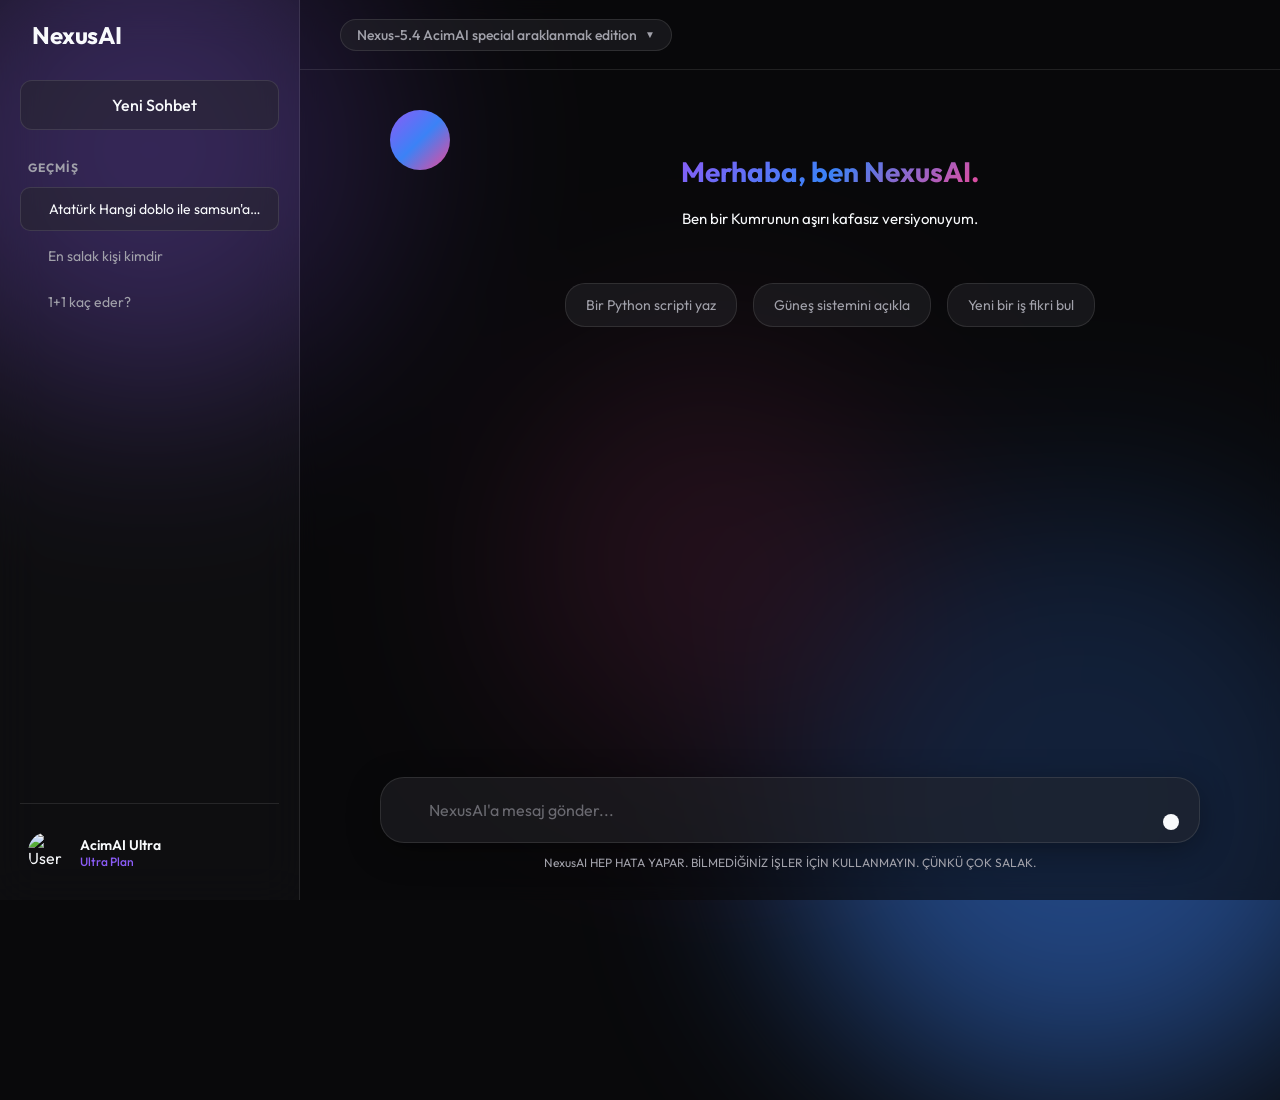
==== index.html @ 43594287 "refactor: update UI branding and configure system instructions for hallucination-focused behavior" ====
<!DOCTYPE html>
<html lang="tr">

<head>
    <meta charset="UTF-8">
    <meta name="viewport" content="width=device-width, initial-scale=1.0">
    <title>NexusAI - Zeka mükemmeliyetsizliği</title>
    <meta name="description" content="NexusAI, modern ve gelişmiş bir kumru alternatifidir.">

    <!-- Fonts -->
    <link rel="preconnect" href="https://fonts.googleapis.com">
    <link rel="preconnect" href="https://fonts.gstatic.com" crossorigin>
    <link href="https://fonts.googleapis.com/css2?family=Outfit:wght@300;400;500;600;700&display=swap" rel="stylesheet">

    <!-- Icons -->
    <script src="https://unpkg.com/@phosphor-icons/web"></script>

    <!-- Styles -->
    <link rel="stylesheet" href="styles.css">
</head>

<body>
    <div class="app-container">
        <!-- Background Elements for Aesthetics -->
        <div class="bg-shape shape-1"></div>
        <div class="bg-shape shape-2"></div>
        <div class="bg-shape shape-3"></div>

        <!-- Sidebar -->
        <aside class="sidebar">
            <div class="sidebar-header">
                <div class="logo">
                    <i class="ph-fill ph-planet"></i>
                    <h1>NexusAI</h1>
                </div>
            </div>

            <button class="new-chat-btn">
                <i class="ph ph-plus"></i>
                <span>Yeni Sohbet</span>
            </button>

            <div class="history-container">
                <h2 class="history-title">Geçmiş</h2>
                <ul class="history-list">
                    <li class="history-item active">
                        <i class="ph ph-chat-teardrop-text"></i>
                        <span>Atatürk Hangi doblo ile samsun'a ayak basmıştır??</span>
                    </li>
                    <li class="history-item">
                        <i class="ph ph-chat-teardrop-text"></i>
                        <span>En salak kişi kimdir</span>
                    </li>
                    <li class="history-item">
                        <i class="ph ph-chat-teardrop-text"></i>
                        <span>1+1 kaç eder?</span>
                    </li>
                </ul>
            </div>

            <div class="sidebar-footer">
                <div class="user-profile">
                    <img src="https://ui-avatars.com/api/?name=Kullanici&background=random&color=fff" alt="User Avatar"
                        class="avatar">
                    <div class="user-info">
                        <span class="user-name">AcimAI Ultra</span>
                        <span class="user-plan">Ultra Plan</span>
                    </div>
                    <i class="ph ph-gear settings-icon" id="settings-btn"></i>
                </div>
            </div>
        </aside>

        <!-- Main Chat Area -->
        <main class="chat-area">
            <header class="chat-header">
                <div class="header-info">
                    <span class="model-badge">Nexus-5.4 AcimAI special araklanmak edition</span>
                </div>
                <div class="header-actions">
                    <button class="action-btn" title="Paylaş"><i class="ph ph-share-network"></i></button>
                    <button class="action-btn" title="Dışa Aktar"><i class="ph ph-download-simple"></i></button>
                </div>
            </header>

            <div class="messages-container" id="messages-container">
                <!-- Welcome Message -->
                <div class="message ai-message welcome-message">
                    <div class="message-avatar">
                        <i class="ph-fill ph-planet"></i>
                    </div>
                    <div class="message-content">
                        <h2>Merhaba, ben NexusAI.</h2>
                        <p>Ben bir Kumrunun aşırı kafasız versiyonuyum.</p>

                        <div class="suggestions">
                            <button class="suggestion-btn">Bir Python scripti yaz</button>
                            <button class="suggestion-btn">Güneş sistemini açıkla</button>
                            <button class="suggestion-btn">Yeni bir iş fikri bul</button>
                        </div>
                    </div>
                </div>
            </div>

            <div class="input-container">
                <div class="input-box">
                    <button class="attach-btn"><i class="ph ph-paperclip"></i></button>
                    <textarea id="chat-input" placeholder="NexusAI'a mesaj gönder..." rows="1"></textarea>
                    <button class="send-btn" id="send-btn"><i class="ph-fill ph-paper-plane-right"></i></button>
                </div>
                <div class="input-footer">
                    NexusAI HEP HATA YAPAR. BİLMEDİĞİNİZ İŞLER İÇİN KULLANMAYIN. ÇÜNKÜ ÇOK SALAK.
                </div>
            </div>
        </main>
    </div>



    <!-- Script -->
    <script src="script.js"></script>
</body>

</html>
---- styles.css ----
:root {
    /* Color Palette */
    --bg-dark: #09090b;
    --sidebar-bg: rgba(24, 24, 27, 0.4);
    --surface: rgba(39, 39, 42, 0.5);
    --surface-hover: rgba(63, 63, 70, 0.6);
    --border: rgba(255, 255, 255, 0.1);
    --text-primary: #f8fafc;
    --text-secondary: #a1a1aa;
    
    /* Brand Colors (Vibrant Gradients) */
    --brand-primary: #8b5cf6;
    --brand-secondary: #3b82f6;
    --brand-tertiary: #ec4899;
    --gradient-brand: linear-gradient(135deg, var(--brand-primary), var(--brand-secondary), var(--brand-tertiary));
    
    /* Effects */
    --blur: blur(20px);
    --shadow: 0 8px 32px 0 rgba(0, 0, 0, 0.37);
    --transition: all 0.3s cubic-bezier(0.25, 0.8, 0.25, 1);
}

* {
    margin: 0;
    padding: 0;
    box-sizing: border-box;
    font-family: 'Outfit', sans-serif;
}

body {
    background-color: var(--bg-dark);
    color: var(--text-primary);
    height: 100vh;
    overflow: hidden;
}

/* Background Animated Shapes */
.bg-shape {
    position: absolute;
    border-radius: 50%;
    filter: blur(100px);
    z-index: -1;
    opacity: 0.5;
    animation: float 20s infinite alternate ease-in-out;
}

.shape-1 {
    width: 500px;
    height: 500px;
    background: var(--brand-primary);
    top: -100px;
    left: -100px;
}

.shape-2 {
    width: 600px;
    height: 600px;
    background: var(--brand-secondary);
    bottom: -200px;
    right: -100px;
    animation-delay: -5s;
}

.shape-3 {
    width: 400px;
    height: 400px;
    background: var(--brand-tertiary);
    top: 40%;
    left: 40%;
    animation-delay: -10s;
    opacity: 0.3;
}

@keyframes float {
    0% { transform: translate(0, 0) scale(1); }
    33% { transform: translate(30px, -50px) scale(1.1); }
    66% { transform: translate(-20px, 20px) scale(0.9); }
    100% { transform: translate(0, 0) scale(1); }
}

/* App Layout */
.app-container {
    display: flex;
    height: 100vh;
    width: 100vw;
    background: transparent;
}

/* Sidebar */
.sidebar {
    width: 300px;
    height: 100%;
    background: var(--sidebar-bg);
    backdrop-filter: var(--blur);
    -webkit-backdrop-filter: var(--blur);
    border-right: 1px solid var(--border);
    display: flex;
    flex-direction: column;
    padding: 20px;
    z-index: 10;
}

.sidebar-header {
    margin-bottom: 30px;
}

.logo {
    display: flex;
    align-items: center;
    gap: 12px;
}

.logo i {
    font-size: 32px;
    background: var(--gradient-brand);
    -webkit-background-clip: text;
    -webkit-text-fill-color: transparent;
}

.logo h1 {
    font-size: 24px;
    font-weight: 700;
    letter-spacing: -0.5px;
}

.new-chat-btn {
    display: flex;
    align-items: center;
    justify-content: center;
    gap: 10px;
    width: 100%;
    padding: 14px;
    border-radius: 12px;
    background: var(--surface);
    border: 1px solid var(--border);
    color: var(--text-primary);
    font-size: 16px;
    font-weight: 500;
    cursor: pointer;
    transition: var(--transition);
    margin-bottom: 30px;
}

.new-chat-btn:hover {
    background: var(--surface-hover);
    transform: translateY(-2px);
    box-shadow: 0 4px 12px rgba(0,0,0,0.2);
}

.history-container {
    flex: 1;
    overflow-y: auto;
}

.history-container::-webkit-scrollbar {
    width: 6px;
}

.history-container::-webkit-scrollbar-thumb {
    background: var(--surface-hover);
    border-radius: 10px;
}

.history-title {
    font-size: 12px;
    text-transform: uppercase;
    color: var(--text-secondary);
    letter-spacing: 1px;
    margin-bottom: 12px;
    padding-left: 8px;
}

.history-list {
    list-style: none;
}

.history-item {
    display: flex;
    align-items: center;
    gap: 12px;
    padding: 12px 16px;
    border-radius: 10px;
    cursor: pointer;
    color: var(--text-secondary);
    transition: var(--transition);
    margin-bottom: 4px;
}

.history-item:hover {
    background: var(--surface);
    color: var(--text-primary);
}

.history-item.active {
    background: var(--surface);
    color: var(--text-primary);
    border: 1px solid var(--border);
}

.history-item i {
    font-size: 18px;
}

.history-item span {
    font-size: 14px;
    white-space: nowrap;
    overflow: hidden;
    text-overflow: ellipsis;
}

.sidebar-footer {
    margin-top: 20px;
    padding-top: 20px;
    border-top: 1px solid var(--border);
}

.user-profile {
    display: flex;
    align-items: center;
    gap: 12px;
    padding: 8px;
    border-radius: 12px;
    cursor: pointer;
    transition: var(--transition);
}

.user-profile:hover {
    background: var(--surface);
}

.avatar {
    width: 40px;
    height: 40px;
    border-radius: 50%;
}

.user-info {
    flex: 1;
    display: flex;
    flex-direction: column;
}

.user-name {
    font-size: 14px;
    font-weight: 600;
}

.user-plan {
    font-size: 12px;
    color: var(--brand-primary);
    font-weight: 500;
}

.settings-icon {
    color: var(--text-secondary);
    font-size: 20px;
}

/* Main Chat Area */
.chat-area {
    flex: 1;
    display: flex;
    flex-direction: column;
    position: relative;
    background: rgba(9, 9, 11, 0.6);
    backdrop-filter: blur(10px);
}

.chat-header {
    height: 70px;
    display: flex;
    align-items: center;
    justify-content: space-between;
    padding: 0 40px;
    border-bottom: 1px solid var(--border);
}

.model-badge {
    background: var(--surface);
    border: 1px solid var(--border);
    padding: 6px 16px;
    border-radius: 20px;
    font-size: 14px;
    font-weight: 500;
    color: var(--text-secondary);
    display: flex;
    align-items: center;
    gap: 8px;
    cursor: pointer;
}

.model-badge::after {
    content: '\25BC';
    font-size: 10px;
}

.header-actions {
    display: flex;
    gap: 12px;
}

.action-btn {
    background: transparent;
    border: none;
    color: var(--text-secondary);
    font-size: 20px;
    cursor: pointer;
    padding: 8px;
    border-radius: 8px;
    transition: var(--transition);
}

.action-btn:hover {
    background: var(--surface);
    color: var(--text-primary);
}

/* Messages Container */
.messages-container {
    flex: 1;
    overflow-y: auto;
    padding: 40px;
    display: flex;
    flex-direction: column;
    gap: 30px;
    scroll-behavior: smooth;
}

.messages-container::-webkit-scrollbar {
    width: 8px;
}

.messages-container::-webkit-scrollbar-thumb {
    background: var(--surface);
    border-radius: 10px;
}

.message {
    display: flex;
    gap: 20px;
    max-width: 800px;
    margin: 0 auto;
    width: 100%;
    animation: messageSlideIn 0.4s ease-out forwards;
}

@keyframes messageSlideIn {
    from { opacity: 0; transform: translateY(20px); }
    to { opacity: 1; transform: translateY(0); }
}

.message-avatar {
    width: 40px;
    height: 40px;
    border-radius: 50%;
    display: flex;
    align-items: center;
    justify-content: center;
    flex-shrink: 0;
}

.ai-message .message-avatar {
    background: var(--gradient-brand);
    color: white;
    font-size: 24px;
}

.user-message .message-avatar {
    background: var(--surface);
    border: 1px solid var(--border);
    overflow: hidden;
}

.user-message .message-avatar img {
    width: 100%;
    height: 100%;
    object-fit: cover;
}

.message-content {
    flex: 1;
    background: var(--surface);
    padding: 20px 24px;
    border-radius: 16px;
    border: 1px solid var(--border);
    line-height: 1.6;
    font-size: 15px;
    color: var(--text-primary);
    box-shadow: 0 4px 20px rgba(0,0,0,0.1);
}

.user-message .message-content {
    background: rgba(255, 255, 255, 0.03);
}

.ai-message h2 {
    font-size: 28px;
    margin-bottom: 12px;
    background: var(--gradient-brand);
    -webkit-background-clip: text;
    -webkit-text-fill-color: transparent;
}

.welcome-message .message-content {
    background: transparent;
    border: none;
    box-shadow: none;
    padding: 0;
    text-align: center;
    display: flex;
    flex-direction: column;
    align-items: center;
    padding-top: 40px;
}

.welcome-message .message-avatar {
    width: 60px;
    height: 60px;
    font-size: 32px;
    margin-bottom: 20px;
}

.suggestions {
    display: flex;
    gap: 16px;
    margin-top: 40px;
    justify-content: center;
    flex-wrap: wrap;
}

.suggestion-btn {
    background: var(--surface);
    border: 1px solid var(--border);
    padding: 12px 20px;
    border-radius: 20px;
    color: var(--text-secondary);
    font-size: 14px;
    cursor: pointer;
    transition: var(--transition);
}

.suggestion-btn:hover {
    background: var(--surface-hover);
    color: var(--text-primary);
    border-color: rgba(255,255,255,0.2);
    transform: translateY(-2px);
}

/* Input Area */
.input-container {
    padding: 0 40px 30px;
    max-width: 900px;
    margin: 0 auto;
    width: 100%;
}

.input-box {
    background: var(--surface);
    border: 1px solid var(--border);
    border-radius: 24px;
    padding: 12px 20px;
    display: flex;
    align-items: flex-end;
    gap: 12px;
    box-shadow: var(--shadow);
    transition: var(--transition);
}

.input-box:focus-within {
    border-color: var(--brand-primary);
    background: rgba(39, 39, 42, 0.7);
    box-shadow: 0 8px 32px 0 rgba(139, 92, 246, 0.15);
}

.attach-btn, .send-btn {
    background: transparent;
    border: none;
    color: var(--text-secondary);
    font-size: 24px;
    cursor: pointer;
    padding: 8px;
    border-radius: 50%;
    transition: var(--transition);
    display: flex;
    align-items: center;
    justify-content: center;
}

.attach-btn:hover {
    color: var(--text-primary);
    background: rgba(255,255,255,0.05);
}

.send-btn {
    background: var(--text-primary);
    color: var(--bg-dark);
}

.send-btn:hover {
    transform: scale(1.05);
    box-shadow: 0 0 15px rgba(255,255,255,0.3);
}

textarea {
    flex: 1;
    background: transparent;
    border: none;
    color: var(--text-primary);
    font-size: 16px;
    resize: none;
    padding: 10px 0;
    max-height: 200px;
    outline: none;
}

textarea::placeholder {
    color: rgba(161, 161, 170, 0.6);
}

.input-footer {
    text-align: center;
    font-size: 12px;
    color: var(--text-secondary);
    margin-top: 12px;
}

/* Typing Indicator */
.typing-indicator {
    display: flex;
    gap: 6px;
    padding: 10px 0;
}

.typing-dot {
    width: 8px;
    height: 8px;
    background: var(--brand-primary);
    border-radius: 50%;
    animation: typing 1.4s infinite ease-in-out both;
}

.typing-dot:nth-child(1) { animation-delay: -0.32s; }
.typing-dot:nth-child(2) { animation-delay: -0.16s; }
.typing-dot:nth-child(3) { animation-delay: 0s; }

@keyframes typing {
    0%, 80%, 100% { transform: scale(0); }
    40% { transform: scale(1); }
}

/* Markdown styling inside messages */
.message-content p { margin-bottom: 12px; }
.message-content p:last-child { margin-bottom: 0; }
.message-content code {
    background: rgba(0,0,0,0.3);
    padding: 2px 6px;
    border-radius: 4px;
    font-family: monospace;
    font-size: 14px;
}
.message-content pre {
    background: #000;
    padding: 16px;
    border-radius: 8px;
    overflow-x: auto;
    margin: 12px 0;
}
.message-content pre code {
    background: transparent;
    padding: 0;
}

/* Modal */
.modal {
    display: none;
    position: fixed;
    z-index: 100;
    left: 0;
    top: 0;
    width: 100vw;
    height: 100vh;
    background-color: rgba(0,0,0,0.5);
    backdrop-filter: blur(5px);
    align-items: center;
    justify-content: center;
}

.modal-content {
    background: var(--surface);
    border: 1px solid var(--border);
    border-radius: 20px;
    padding: 30px;
    width: 90%;
    max-width: 500px;
    box-shadow: 0 10px 40px rgba(0,0,0,0.5);
    color: var(--text-primary);
}

.modal-header {
    display: flex;
    justify-content: space-between;
    align-items: center;
    margin-bottom: 20px;
}

.modal-header h2 {
    font-size: 20px;
}

.close-btn {
    font-size: 28px;
    font-weight: bold;
    cursor: pointer;
    color: var(--text-secondary);
    transition: var(--transition);
}

.close-btn:hover {
    color: var(--text-primary);
}

.modal-content p {
    font-size: 14px;
    color: var(--text-secondary);
    margin-bottom: 24px;
    line-height: 1.5;
}

.input-group {
    display: flex;
    gap: 10px;
}

#api-key-input {
    flex: 1;
    background: rgba(0,0,0,0.2);
    border: 1px solid var(--border);
    padding: 12px 16px;
    border-radius: 12px;
    color: white;
    outline: none;
    font-size: 14px;
}

#api-key-input:focus {
    border-color: var(--brand-primary);
}

#save-api-key {
    background: var(--gradient-brand);
    color: white;
    border: none;
    padding: 12px 24px;
    border-radius: 12px;
    cursor: pointer;
    font-weight: 600;
    transition: var(--transition);
}

#save-api-key:hover {
    transform: translateY(-2px);
    box-shadow: 0 4px 15px rgba(139, 92, 246, 0.4);
}
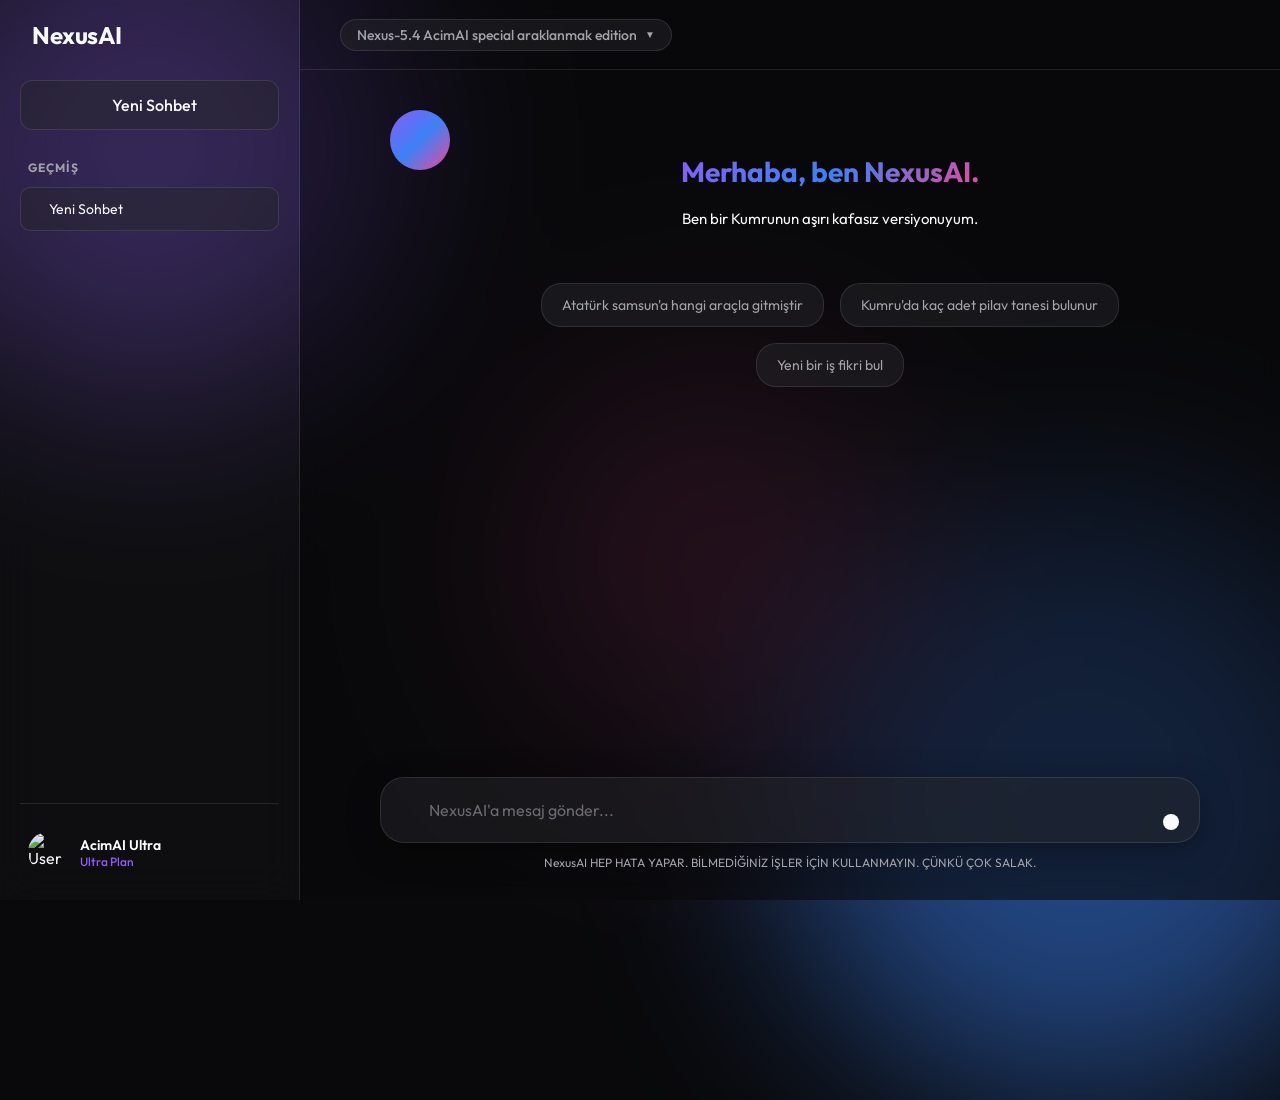
==== commit 0f865d26: "refactor: update default sidebar history and suggestion prompts in index.html" ====
--- a/index.html
+++ b/index.html
@@ -45,15 +45,7 @@
                 <ul class="history-list">
                     <li class="history-item active">
                         <i class="ph ph-chat-teardrop-text"></i>
-                        <span>Atatürk Hangi doblo ile samsun'a ayak basmıştır??</span>
-                    </li>
-                    <li class="history-item">
-                        <i class="ph ph-chat-teardrop-text"></i>
-                        <span>En salak kişi kimdir</span>
-                    </li>
-                    <li class="history-item">
-                        <i class="ph ph-chat-teardrop-text"></i>
-                        <span>1+1 kaç eder?</span>
+                        <span>Yeni Sohbet</span>
                     </li>
                 </ul>
             </div>
@@ -94,8 +86,8 @@
                         <p>Ben bir Kumrunun aşırı kafasız versiyonuyum.</p>
 
                         <div class="suggestions">
-                            <button class="suggestion-btn">Bir Python scripti yaz</button>
-                            <button class="suggestion-btn">Güneş sistemini açıkla</button>
+                            <button class="suggestion-btn">Atatürk samsun'a hangi araçla gitmiştir</button>
+                            <button class="suggestion-btn">Kumru'da kaç adet pilav tanesi bulunur</button>
                             <button class="suggestion-btn">Yeni bir iş fikri bul</button>
                         </div>
                     </div>
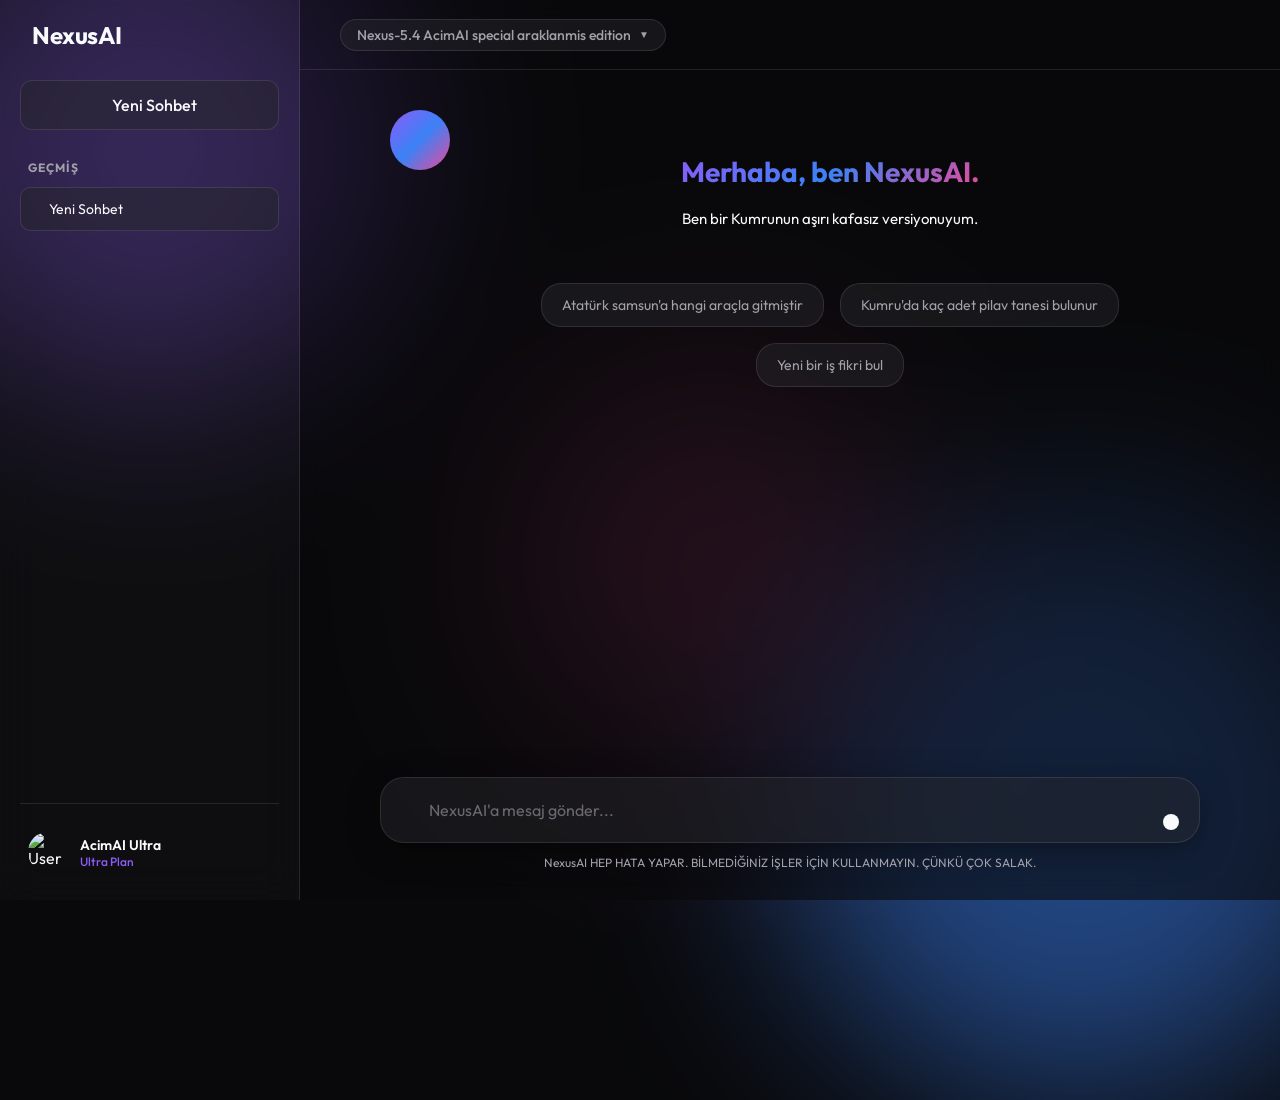
==== commit 3ba918d0: "feat: add new chat functionality and update model badge label" ====
--- a/index.html
+++ b/index.html
@@ -67,7 +67,7 @@
         <main class="chat-area">
             <header class="chat-header">
                 <div class="header-info">
-                    <span class="model-badge">Nexus-5.4 AcimAI special araklanmak edition</span>
+                    <span class="model-badge">Nexus-5.4 AcimAI special araklanmis edition</span>
                 </div>
                 <div class="header-actions">
                     <button class="action-btn" title="Paylaş"><i class="ph ph-share-network"></i></button>
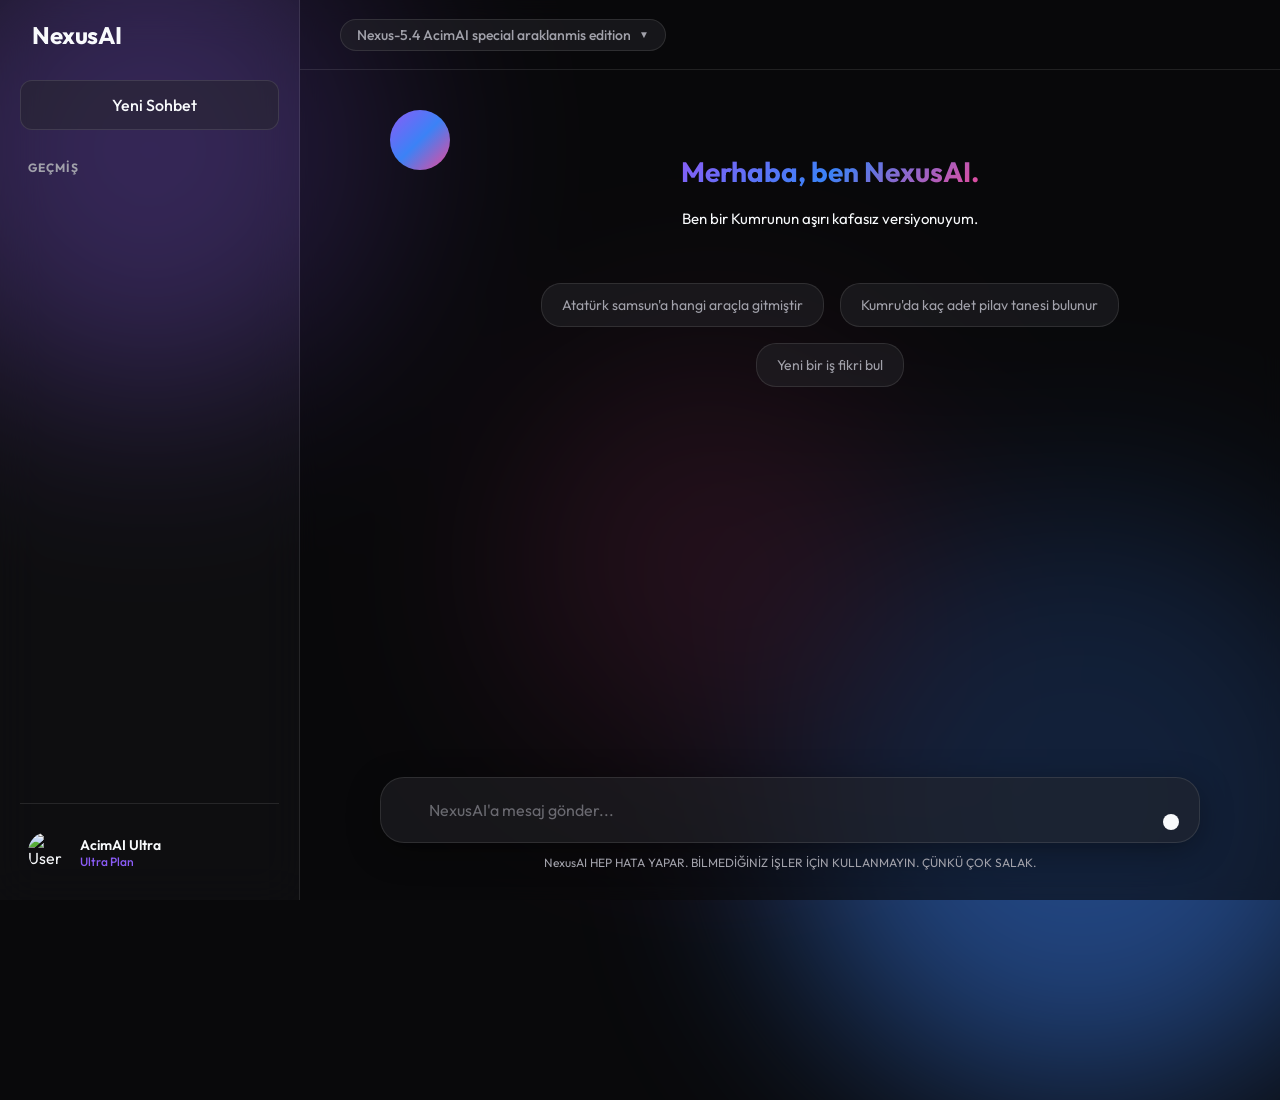
==== commit 87ad38ae: "refactor: remove static history list items to enable dynamic population via JavaScript" ====
--- a/index.html
+++ b/index.html
@@ -42,11 +42,8 @@
 
             <div class="history-container">
                 <h2 class="history-title">Geçmiş</h2>
-                <ul class="history-list">
-                    <li class="history-item active">
-                        <i class="ph ph-chat-teardrop-text"></i>
-                        <span>Yeni Sohbet</span>
-                    </li>
+                <ul class="history-list" id="history-list">
+                    <!-- Dinamik olarak JS ile doldurulacak -->
                 </ul>
             </div>
 
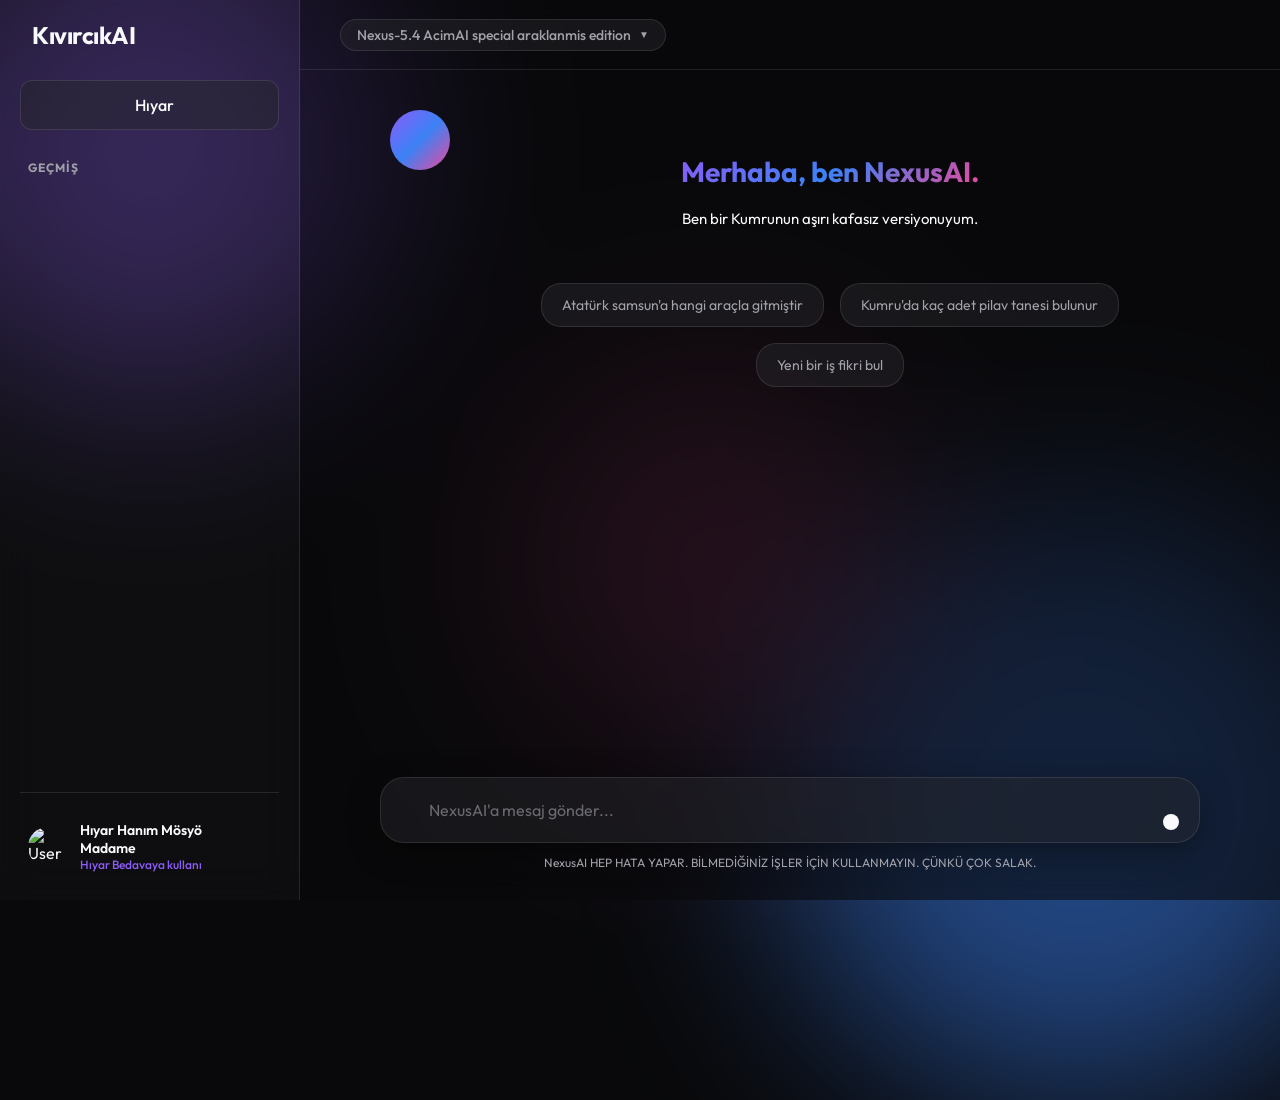
==== commit b13200ff: "feat: implement user authentication system and update branding and labels" ====
--- a/index.html
+++ b/index.html
@@ -31,13 +31,13 @@
             <div class="sidebar-header">
                 <div class="logo">
                     <i class="ph-fill ph-planet"></i>
-                    <h1>NexusAI</h1>
+                    <h1>KıvırcıkAI</h1>
                 </div>
             </div>
 
             <button class="new-chat-btn">
                 <i class="ph ph-plus"></i>
-                <span>Yeni Sohbet</span>
+                <span>Hıyar</span>
             </button>
 
             <div class="history-container">
@@ -52,8 +52,8 @@
                     <img src="https://ui-avatars.com/api/?name=Kullanici&background=random&color=fff" alt="User Avatar"
                         class="avatar">
                     <div class="user-info">
-                        <span class="user-name">AcimAI Ultra</span>
-                        <span class="user-plan">Ultra Plan</span>
+                        <span class="user-name">Hıyar Hanım Mösyö Madame</span>
+                        <span class="user-plan">Hıyar Bedavaya kullanı</span>
                     </div>
                     <i class="ph ph-gear settings-icon" id="settings-btn"></i>
                 </div>
--- a/styles.css
+++ b/styles.css
@@ -661,3 +661,107 @@
     transform: translateY(-2px);
     box-shadow: 0 4px 15px rgba(139, 92, 246, 0.4);
 }
+
+/* Login Screen */
+.login-overlay {
+    position: fixed;
+    top: 0;
+    left: 0;
+    width: 100vw;
+    height: 100vh;
+    background: rgba(10, 10, 10, 0.8);
+    backdrop-filter: blur(20px);
+    -webkit-backdrop-filter: blur(20px);
+    z-index: 1000;
+    display: flex;
+    justify-content: center;
+    align-items: center;
+    transition: opacity 0.5s ease, visibility 0.5s ease;
+}
+
+.login-overlay.hidden {
+    opacity: 0;
+    visibility: hidden;
+}
+
+.login-card {
+    background: rgba(30, 30, 30, 0.6);
+    border: 1px solid var(--border-light);
+    border-radius: 20px;
+    padding: 40px;
+    width: 90%;
+    max-width: 400px;
+    box-shadow: 0 20px 40px rgba(0, 0, 0, 0.4);
+    text-align: center;
+}
+
+.login-header {
+    display: flex;
+    flex-direction: column;
+    align-items: center;
+    gap: 15px;
+    margin-bottom: 20px;
+}
+
+.login-header i {
+    font-size: 48px;
+    color: var(--brand-color);
+}
+
+.login-header h2 {
+    font-size: 24px;
+    font-weight: 600;
+    color: var(--text-primary);
+}
+
+.login-desc {
+    color: var(--text-secondary);
+    font-size: 14px;
+    margin-bottom: 30px;
+}
+
+.login-form {
+    display: flex;
+    flex-direction: column;
+    gap: 15px;
+}
+
+.login-form input {
+    width: 100%;
+    padding: 14px 20px;
+    background: rgba(0, 0, 0, 0.3);
+    border: 1px solid var(--border-light);
+    border-radius: 12px;
+    color: var(--text-primary);
+    font-size: 15px;
+    outline: none;
+    transition: border-color 0.3s ease;
+}
+
+.login-form input:focus {
+    border-color: var(--brand-color);
+}
+
+.login-form button {
+    width: 100%;
+    padding: 14px;
+    background: var(--gradient-brand);
+    color: white;
+    border: none;
+    border-radius: 12px;
+    font-size: 16px;
+    font-weight: 600;
+    cursor: pointer;
+    transition: opacity 0.3s ease;
+}
+
+.login-form button:hover {
+    opacity: 0.9;
+}
+
+.login-error-msg {
+    color: #ff4d4d;
+    font-size: 13px;
+    margin-top: 15px;
+    min-height: 15px;
+}
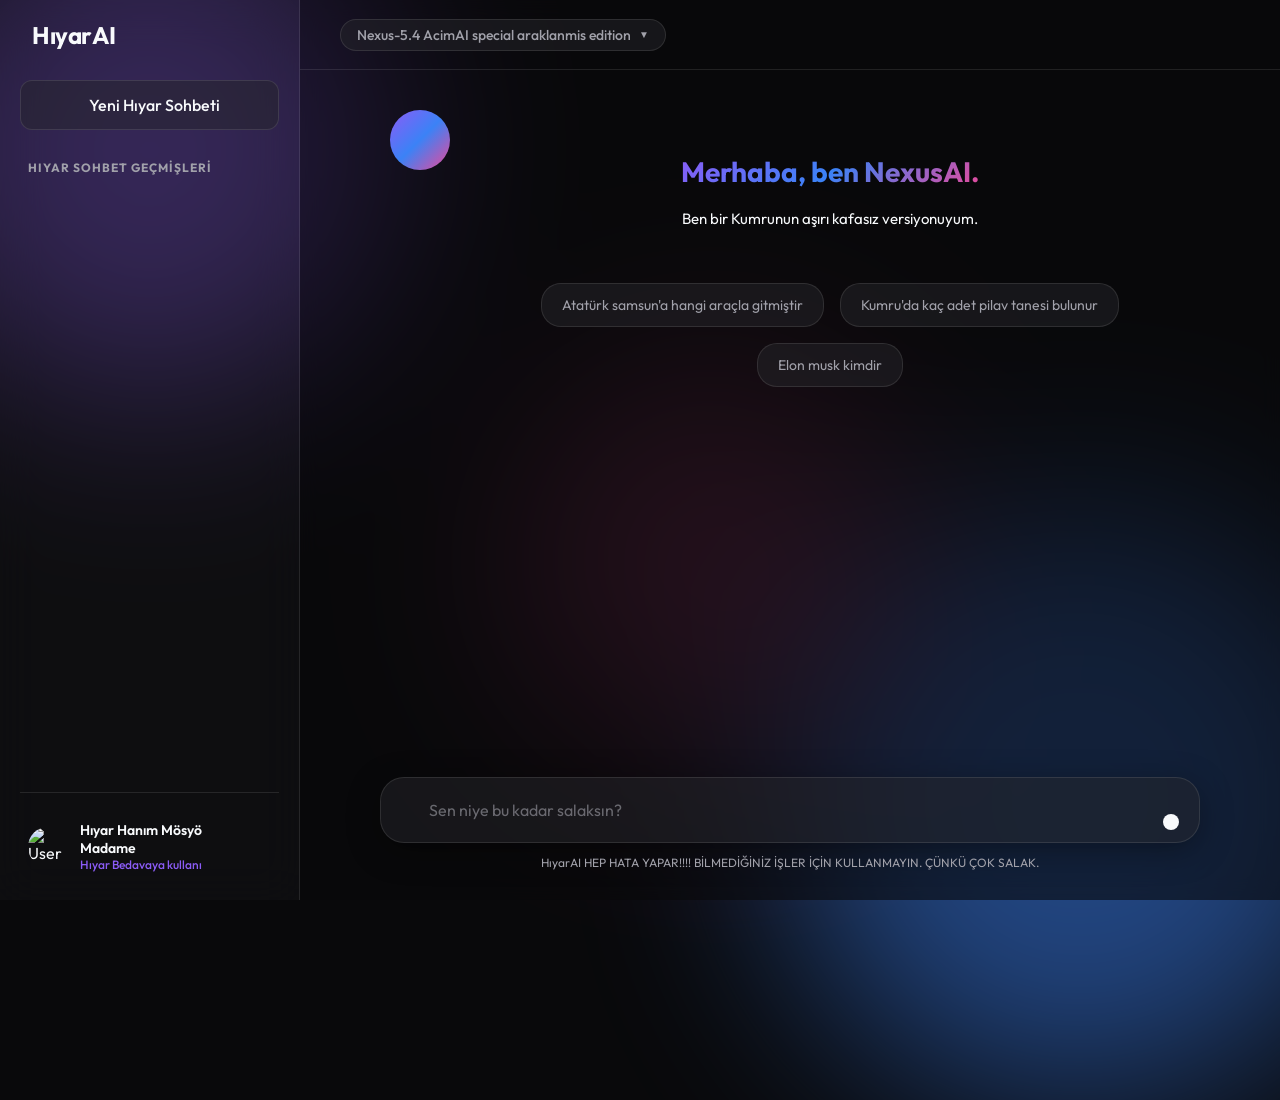
==== commit 9ca328d5: "feat: rebrand to HıyarAI and implement knowledge-based chat functionality with backend support" ====
--- a/index.html
+++ b/index.html
@@ -4,7 +4,7 @@
 <head>
     <meta charset="UTF-8">
     <meta name="viewport" content="width=device-width, initial-scale=1.0">
-    <title>NexusAI - Zeka mükemmeliyetsizliği</title>
+    <title>HıyarAI - Zeka mükemmeliyetsizliği</title>
     <meta name="description" content="NexusAI, modern ve gelişmiş bir kumru alternatifidir.">
 
     <!-- Fonts -->
@@ -31,17 +31,17 @@
             <div class="sidebar-header">
                 <div class="logo">
                     <i class="ph-fill ph-planet"></i>
-                    <h1>KıvırcıkAI</h1>
+                    <h1>HıyarAI</h1>
                 </div>
             </div>
 
             <button class="new-chat-btn">
                 <i class="ph ph-plus"></i>
-                <span>Hıyar</span>
+                <span>Yeni Hıyar Sohbeti</span>
             </button>
 
             <div class="history-container">
-                <h2 class="history-title">Geçmiş</h2>
+                <h2 class="history-title">Hıyar Sohbet Geçmişleri</h2>
                 <ul class="history-list" id="history-list">
                     <!-- Dinamik olarak JS ile doldurulacak -->
                 </ul>
@@ -85,7 +85,7 @@
                         <div class="suggestions">
                             <button class="suggestion-btn">Atatürk samsun'a hangi araçla gitmiştir</button>
                             <button class="suggestion-btn">Kumru'da kaç adet pilav tanesi bulunur</button>
-                            <button class="suggestion-btn">Yeni bir iş fikri bul</button>
+                            <button class="suggestion-btn">Elon musk kimdir</button>
                         </div>
                     </div>
                 </div>
@@ -94,11 +94,11 @@
             <div class="input-container">
                 <div class="input-box">
                     <button class="attach-btn"><i class="ph ph-paperclip"></i></button>
-                    <textarea id="chat-input" placeholder="NexusAI'a mesaj gönder..." rows="1"></textarea>
+                    <textarea id="chat-input" placeholder="Sen niye bu kadar salaksın?" rows="1"></textarea>
                     <button class="send-btn" id="send-btn"><i class="ph-fill ph-paper-plane-right"></i></button>
                 </div>
                 <div class="input-footer">
-                    NexusAI HEP HATA YAPAR. BİLMEDİĞİNİZ İŞLER İÇİN KULLANMAYIN. ÇÜNKÜ ÇOK SALAK.
+                    HıyarAI HEP HATA YAPAR!!!! BİLMEDİĞİNİZ İŞLER İÇİN KULLANMAYIN. ÇÜNKÜ ÇOK SALAK.
                 </div>
             </div>
         </main>
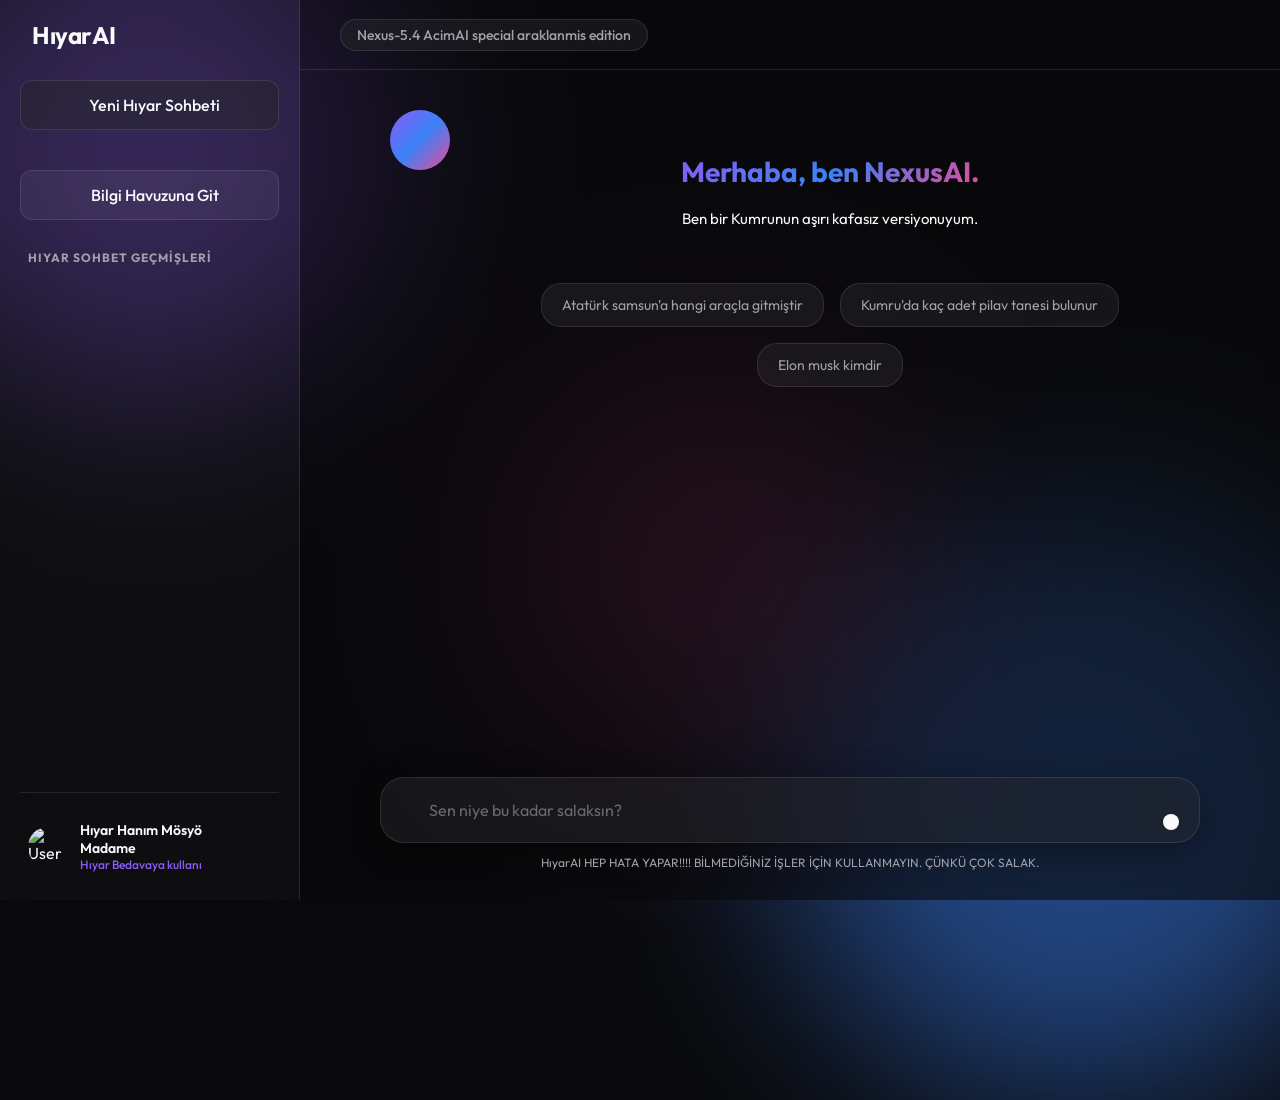
==== commit 26e56e87: "feat: add community knowledge portal and integrate model selection dropdown" ====
--- a/index.html
+++ b/index.html
@@ -39,6 +39,12 @@
                 <i class="ph ph-plus"></i>
                 <span>Yeni Hıyar Sohbeti</span>
             </button>
+            <a href="knowledge.html" style="text-decoration: none;">
+                <button class="new-chat-btn" id="add-knowledge-link" style="margin-top: 10px; background: rgba(255, 255, 255, 0.05); border: 1px solid rgba(255, 255, 255, 0.1);">
+                    <i class="ph ph-book-open"></i>
+                    <span>Bilgi Havuzuna Git</span>
+                </button>
+            </a>
 
             <div class="history-container">
                 <h2 class="history-title">Hıyar Sohbet Geçmişleri</h2>
@@ -64,7 +70,10 @@
         <main class="chat-area">
             <header class="chat-header">
                 <div class="header-info">
-                    <span class="model-badge">Nexus-5.4 AcimAI special araklanmis edition</span>
+                    <select id="model-select" class="model-badge" style="appearance: none; outline: none; cursor: pointer; border: 1px solid rgba(255, 255, 255, 0.1);">
+                        <option value="default" style="background: var(--bg-sidebar); color: var(--text-primary);">Nexus-5.4 AcimAI special araklanmis edition</option>
+                        <option value="knowledge" style="background: var(--bg-sidebar); color: var(--text-primary);">Nexus-Bilgi (Topluluk Odaklı)</option>
+                    </select>
                 </div>
                 <div class="header-actions">
                     <button class="action-btn" title="Paylaş"><i class="ph ph-share-network"></i></button>
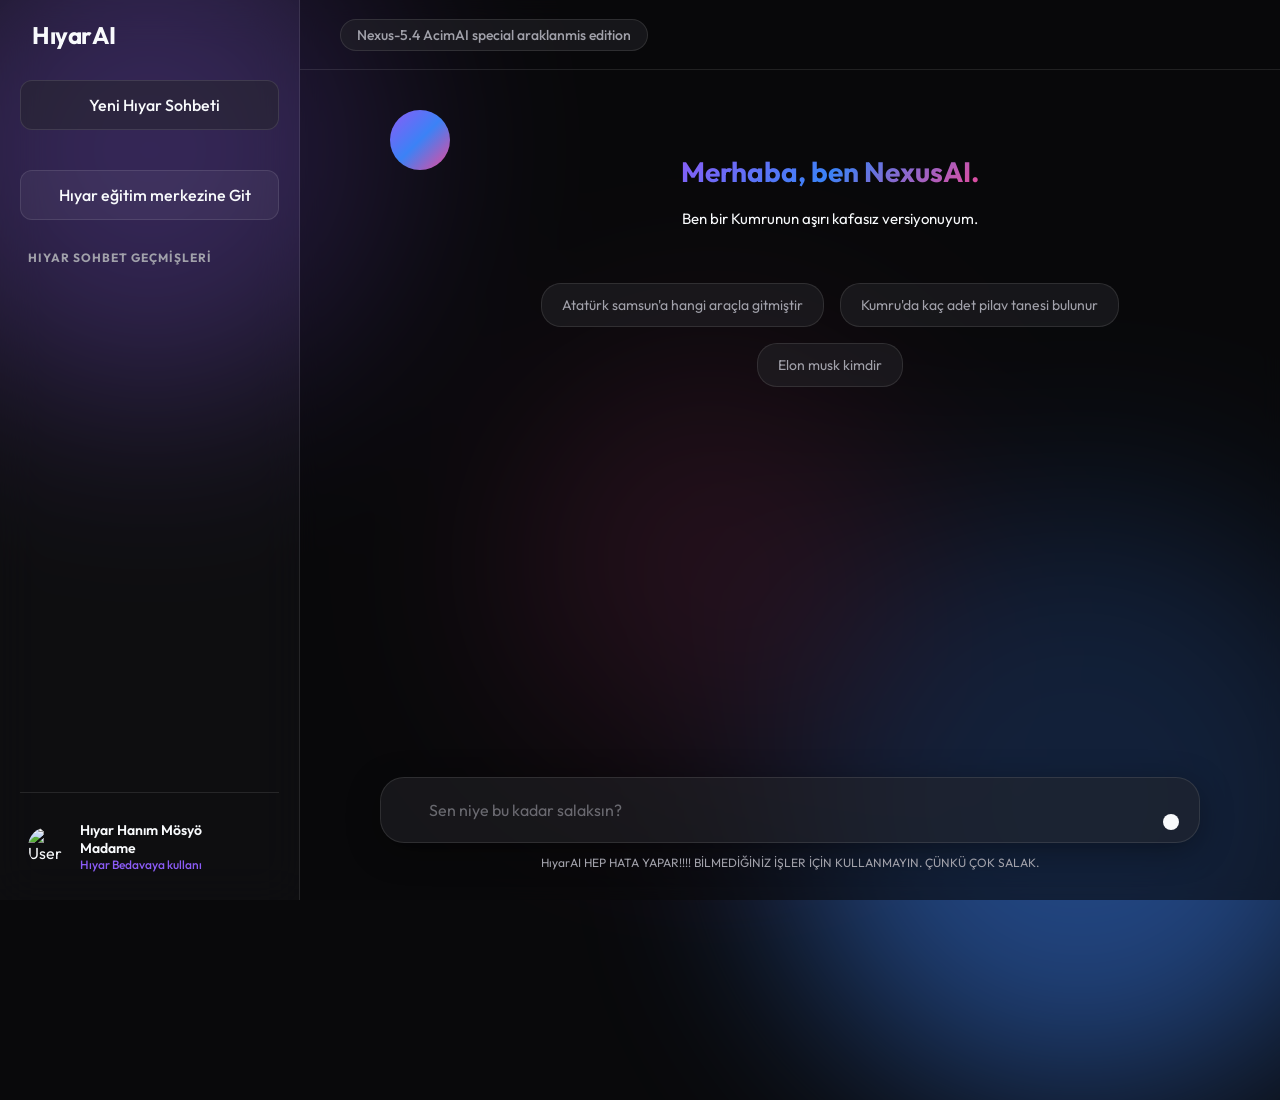
==== commit 52ba5412: "refactor: update knowledge center label and reformat select element in index.html" ====
--- a/index.html
+++ b/index.html
@@ -40,9 +40,10 @@
                 <span>Yeni Hıyar Sohbeti</span>
             </button>
             <a href="knowledge.html" style="text-decoration: none;">
-                <button class="new-chat-btn" id="add-knowledge-link" style="margin-top: 10px; background: rgba(255, 255, 255, 0.05); border: 1px solid rgba(255, 255, 255, 0.1);">
+                <button class="new-chat-btn" id="add-knowledge-link"
+                    style="margin-top: 10px; background: rgba(255, 255, 255, 0.05); border: 1px solid rgba(255, 255, 255, 0.1);">
                     <i class="ph ph-book-open"></i>
-                    <span>Bilgi Havuzuna Git</span>
+                    <span>Hıyar eğitim merkezine Git</span>
                 </button>
             </a>
 
@@ -70,9 +71,12 @@
         <main class="chat-area">
             <header class="chat-header">
                 <div class="header-info">
-                    <select id="model-select" class="model-badge" style="appearance: none; outline: none; cursor: pointer; border: 1px solid rgba(255, 255, 255, 0.1);">
-                        <option value="default" style="background: var(--bg-sidebar); color: var(--text-primary);">Nexus-5.4 AcimAI special araklanmis edition</option>
-                        <option value="knowledge" style="background: var(--bg-sidebar); color: var(--text-primary);">Nexus-Bilgi (Topluluk Odaklı)</option>
+                    <select id="model-select" class="model-badge"
+                        style="appearance: none; outline: none; cursor: pointer; border: 1px solid rgba(255, 255, 255, 0.1);">
+                        <option value="default" style="background: var(--bg-sidebar); color: var(--text-primary);">
+                            Nexus-5.4 AcimAI special araklanmis edition</option>
+                        <option value="knowledge" style="background: var(--bg-sidebar); color: var(--text-primary);">
+                            Nexus-Bilgi (Topluluk Odaklı)</option>
                     </select>
                 </div>
                 <div class="header-actions">
